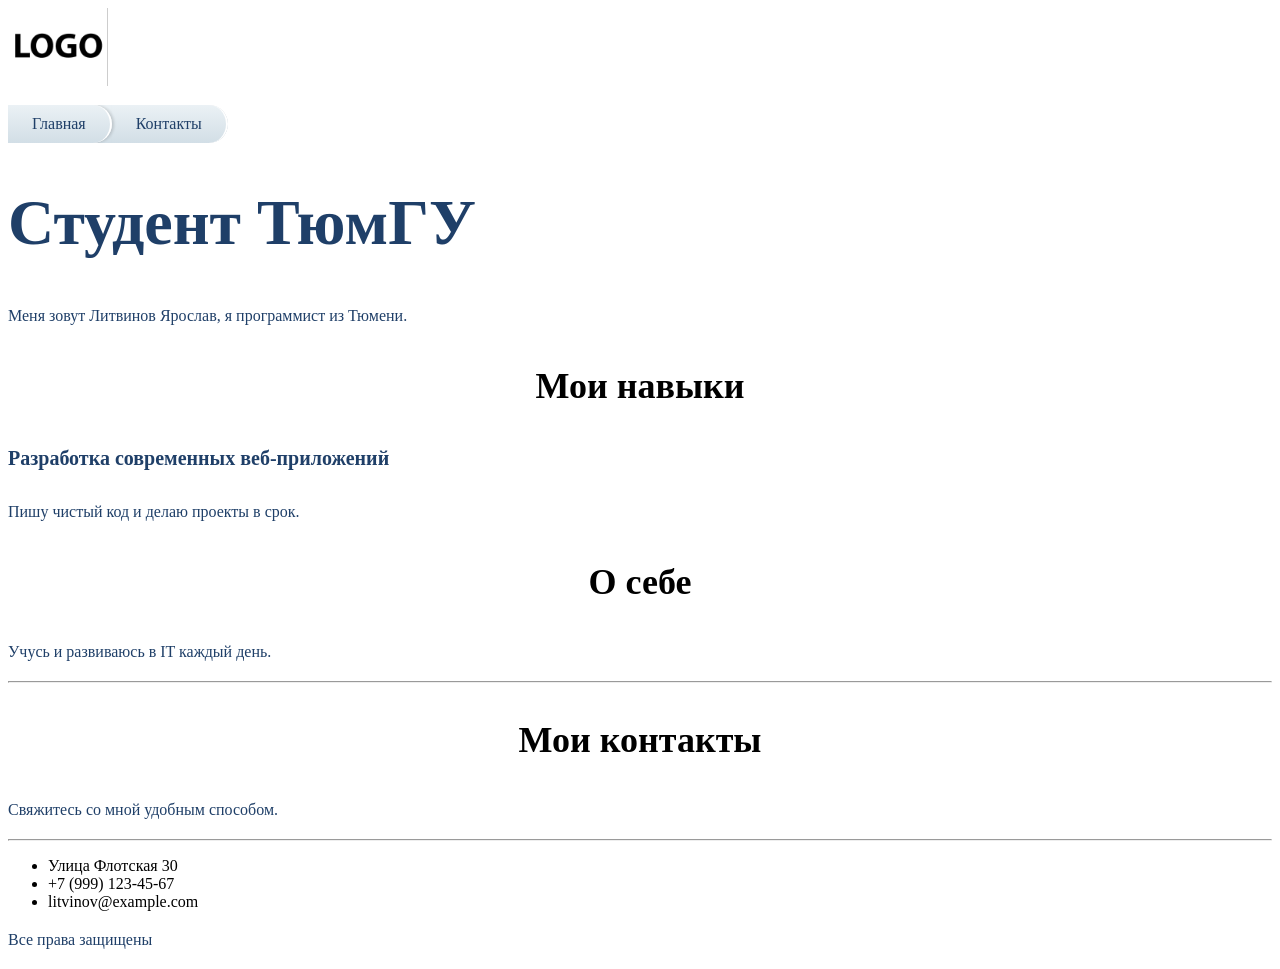
==== src/index.html @ 6d10915b "Лабораторная работа 2: стили и шрифты" ====
<!DOCTYPE html>
<html lang="ru">
<head>
    <meta charset="UTF-8">
    <meta name="viewport" content="width=device-width, initial-scale=1.0">
    <title>Главная</title>
    <link rel="stylesheet" href="assets/styles/style.css">
</head>
<body>
    <header>
        <img src="assets/img/logo.png" alt="Логотип" width="100">
        <nav>
            <ul class="breadcrumbs">
                <li class="breadcrumbs-item"><a href="index.html">Главная</a></li>
                <li class="breadcrumbs-item"><a href="contacts.html">Контакты</a></li>
            </ul>
        </nav>
    </header>

    <h1 class="main-title">Студент ТюмГУ</h1>
    <p class="paragraph">Меня зовут Литвинов Ярослав, я программист из Тюмени.</p>

    <h3 class="section-title">Мои навыки</h3>
    <h4 class="sub-title">Разработка современных веб-приложений</h4>
    <p class="paragraph">Пишу чистый код и делаю проекты в срок.</p>

    <h3 class="section-title">О себе</h3>
    <p class="paragraph">Учусь и развиваюсь в IT каждый день.</p>

    <hr>

    <footer>
        <h3 class="section-title">Мои контакты</h3>
        <p class="paragraph">Свяжитесь со мной удобным способом.</p>
        <hr>
        <ul>
            <li>Улица Флотская 30</li>
            <li>+7 (999) 123-45-67</li>
            <li>litvinov@example.com</li>
        </ul>
        <p class="paragraph">Все права защищены</p>
    </footer>
    <script src="index.js"></script>
</body>
</html>
---- src/assets/styles/style.css ----
@import "./global.css";
@import "./fonts.css";
@import "./utils.css";

.paragraph {
    font-size: 16px;
    line-height: 26px;
    color: #1F3F68;
}

.main-title {
    font-size: 64px;
    color: #1F3F68;
}

.contact-title {
    font-weight: 500;
    font-size: 44px;
    text-align: center;
}

.section-title {
    font-size: 36px;
    text-align: center;
}

.sub-title {
    font-size: 20px;
    line-height: 30px;
    color: #1F3F68;
}

.input-field {
    border: 1px solid #356EAD;
    box-sizing: border-box;
    border-radius: 10px;
    opacity: 0.4;
    padding: 10px 14px;
    font-family: inherit;
    font-size: 14px;
    outline: none;
}

.input-field:focus {
    opacity: 0.8;
}

.submit-button {
    background: linear-gradient(90deg, #4A75E6, #8C55E9);
    box-shadow: 5px 20px 50px rgba(16, 112, 177, 0.2);
    border-radius: 10px;
    font-weight: 500;
    font-size: 16px;
    line-height: 26px;
    text-align: center;
    color: #FFFFFF;
    text-transform: uppercase;
    border: none;
    padding: 12px 28px;
    cursor: pointer;
    transition: 0.2s ease;
}

.submit-button:hover {
    box-shadow: 5px 20px 50px rgba(16, 112, 177, 0.4);
    transform: translateY(-2px);
}

.contact-form {
    background-image: url('../img/fon2.jpg');
    background-size: cover;
    background-position: center;
    padding: 30px;
    border-radius: 12px;
    display: flex;
    flex-direction: column;
    gap: 15px;
    max-width: 480px;
}

.contact-form label {
    display: flex;
    flex-direction: column;
    gap: 6px;
    font-size: 14px;
    color: #1F3F68;
    font-weight: 500;
}

.breadcrumbs {
    display: flex;
    align-items: center;
    list-style: none;
    padding: 0;
    margin: 15px 0;
    background: linear-gradient(to bottom, #EBF1F5, #D2DEE6);
    border-radius: 0 20px 20px 0;
    overflow: hidden;
    width: fit-content;
}

.breadcrumbs-item {
    padding: 10px 24px;
    border-radius: 0 20px 20px 0;
    border-right: 2px solid #FFFFFF;
    box-shadow: 2px 0 3px rgba(0, 0, 0, 0.15);
}

.breadcrumbs-item a {
    color: #1F3F68;
    text-decoration: none;
    font-weight: 500;
}

.breadcrumbs-item a:hover {
    text-decoration: underline;
}
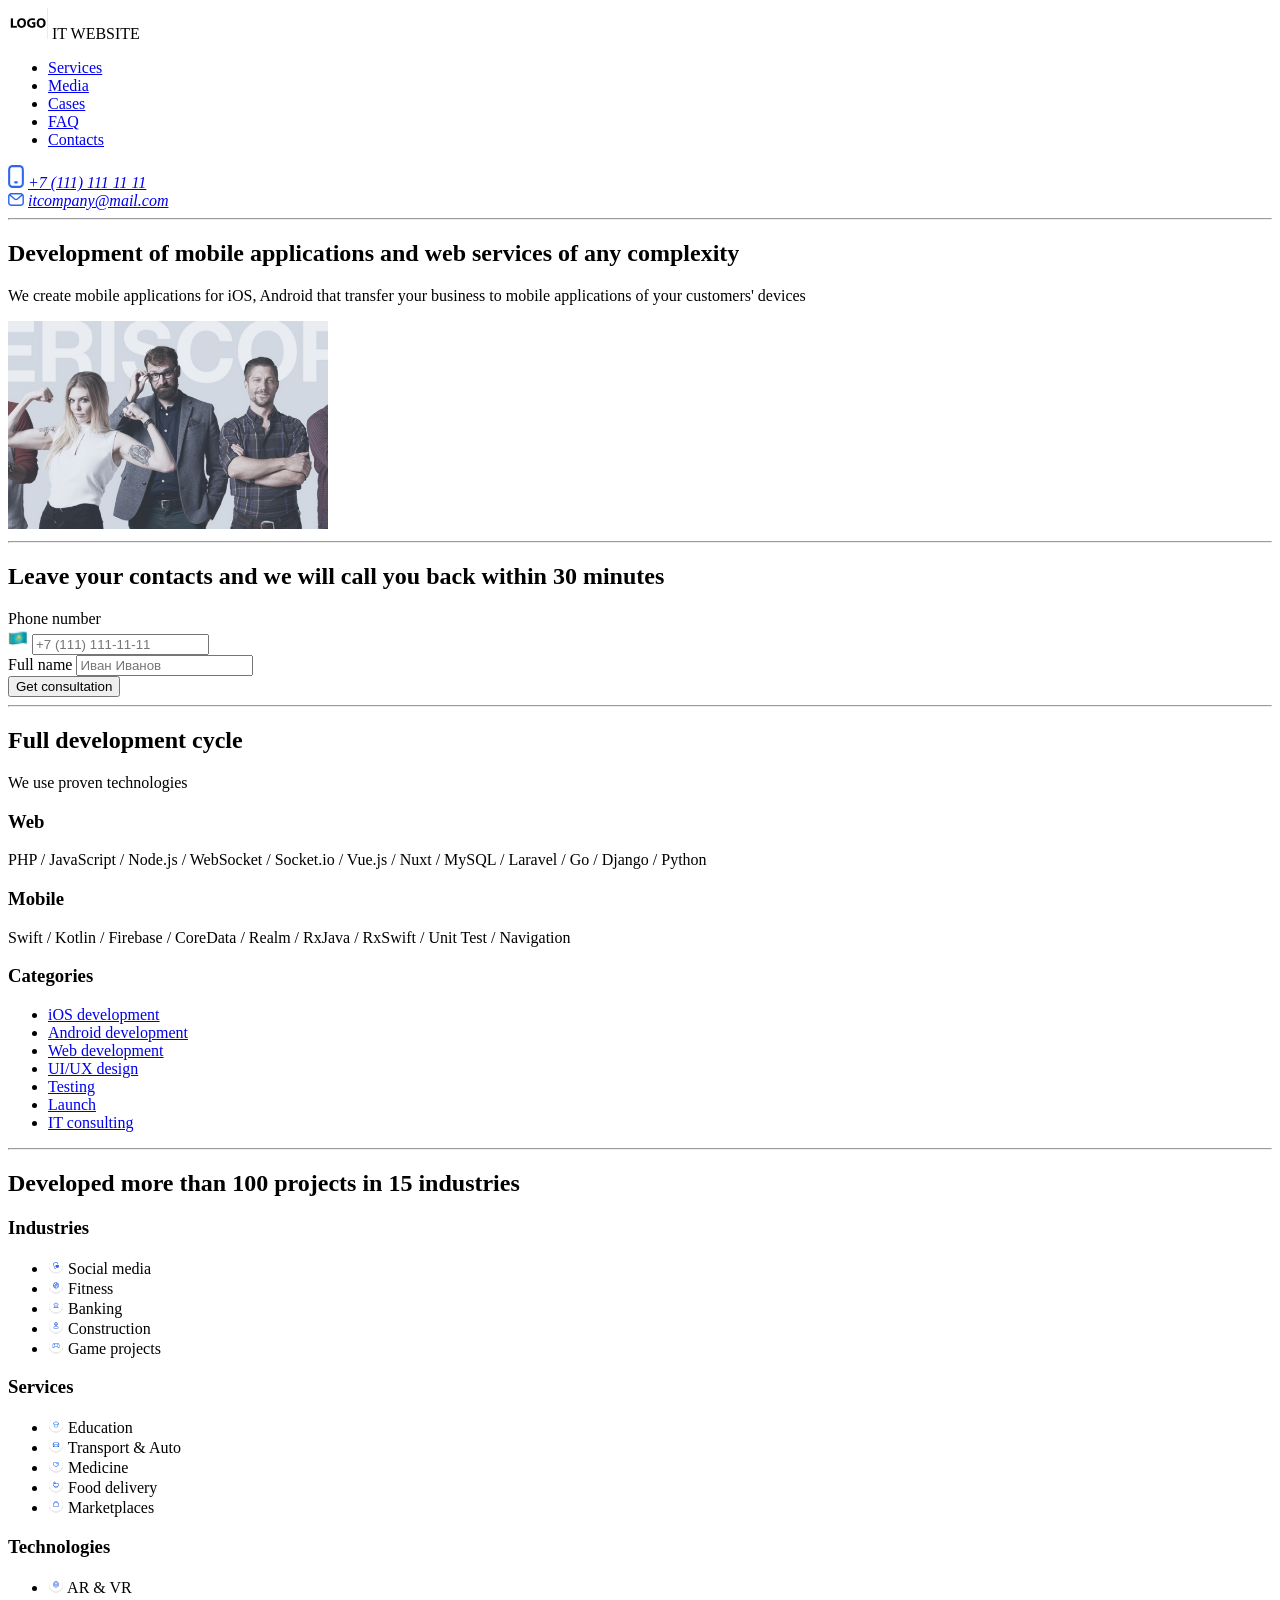
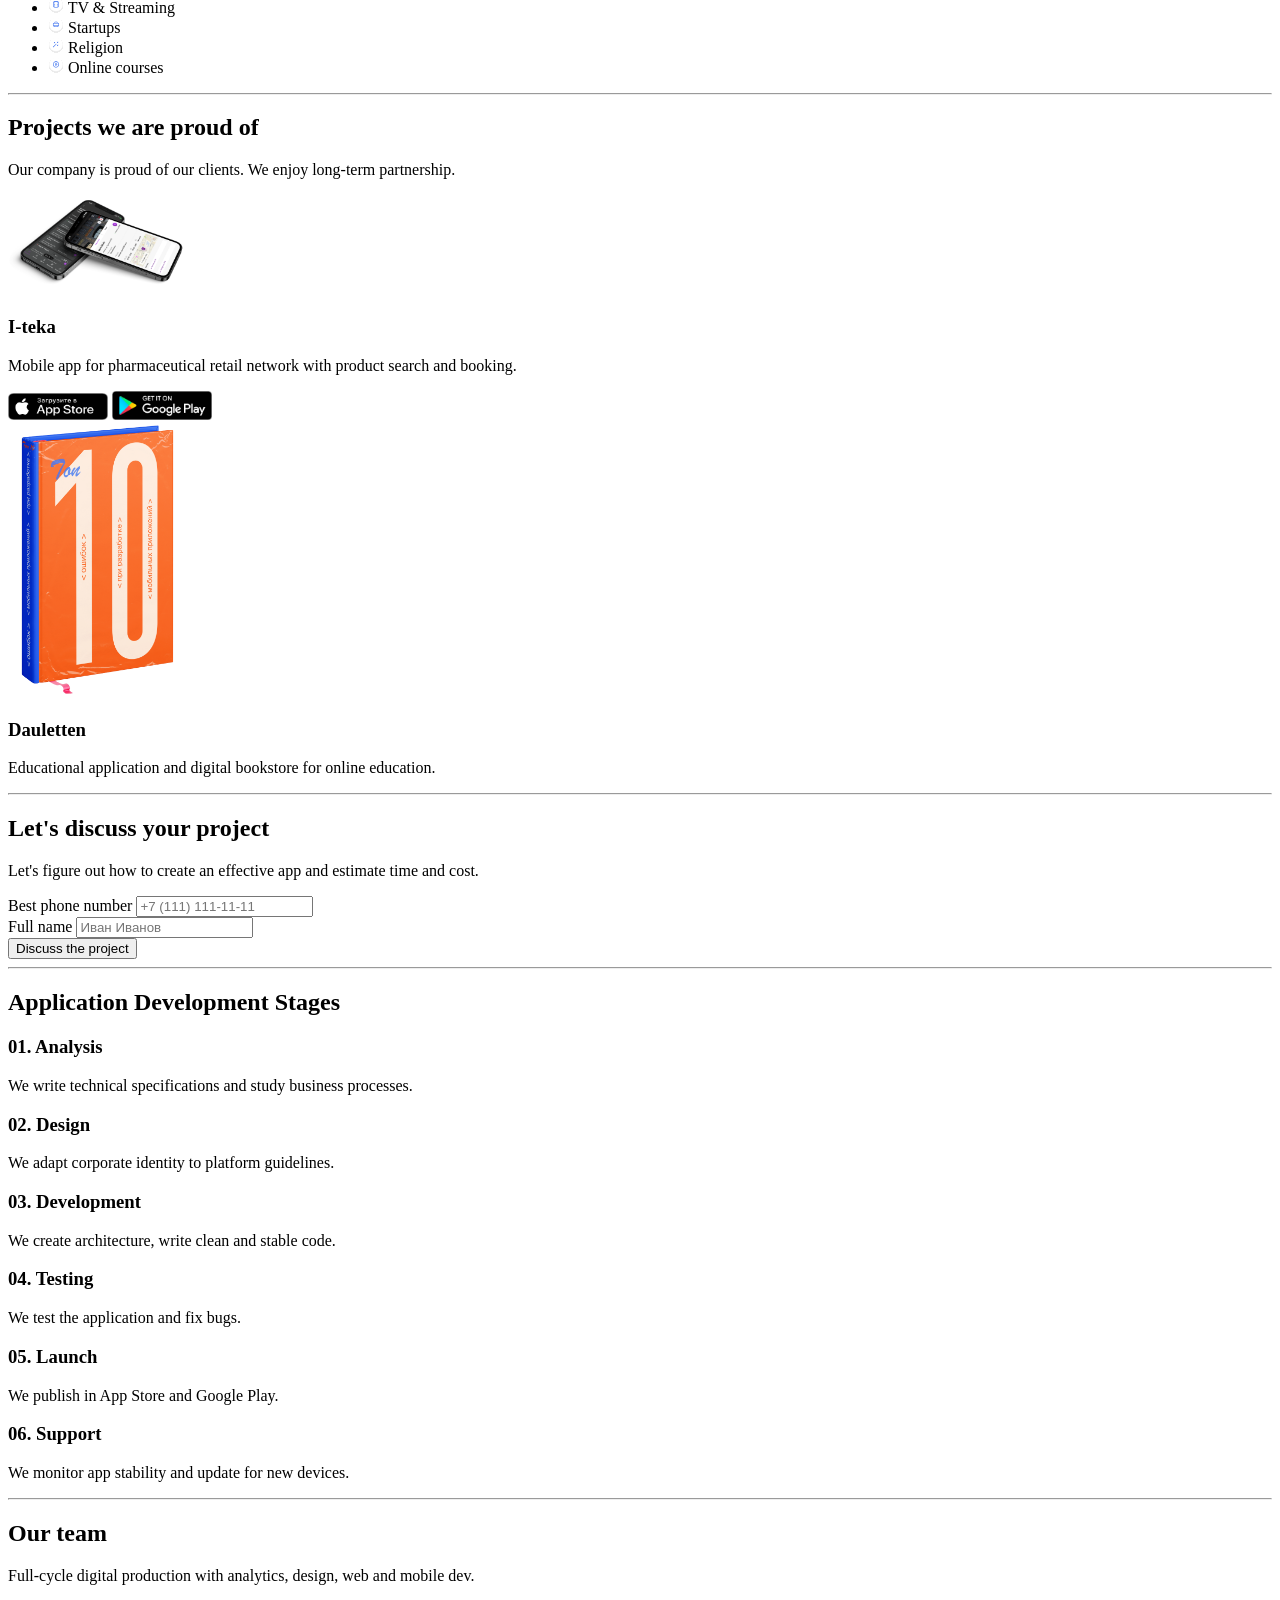
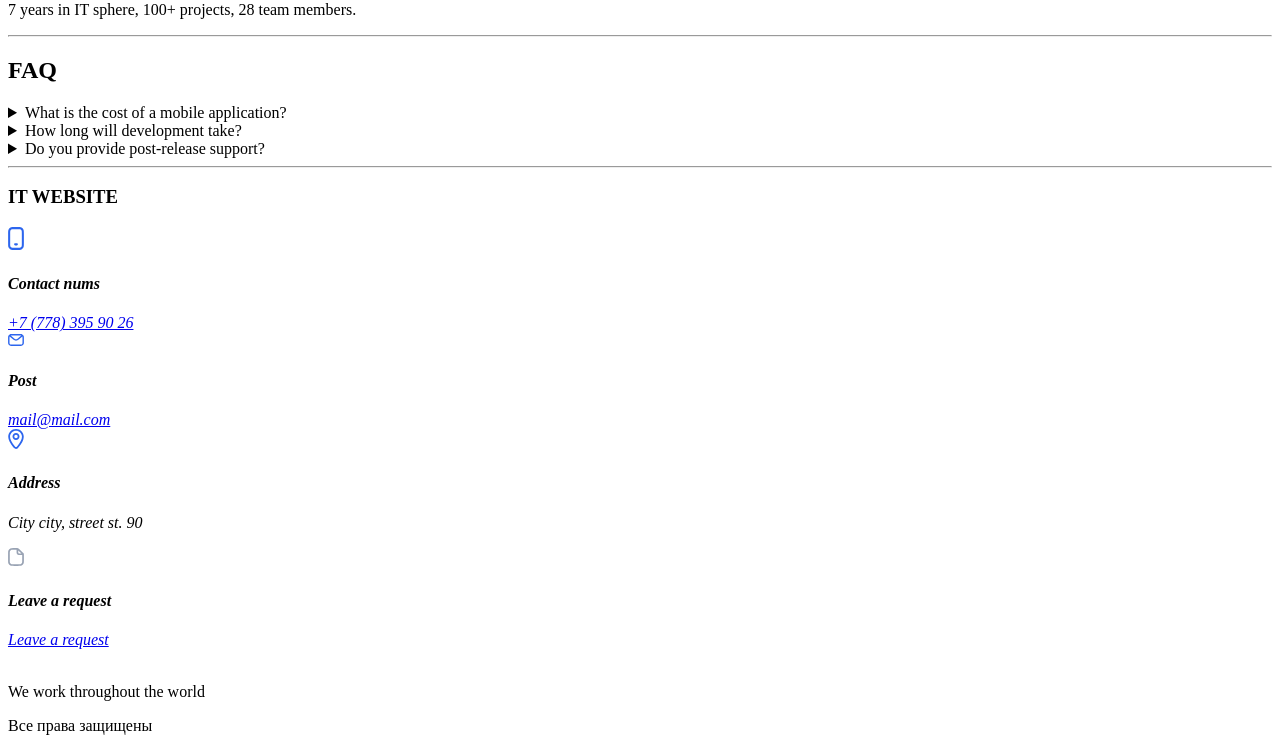
==== commit c0bf21f3: "Лабораторная работа 3: семантическая разметка страницы" ====
--- a/src/index.html
+++ b/src/index.html
@@ -3,43 +3,266 @@
 <head>
     <meta charset="UTF-8">
     <meta name="viewport" content="width=device-width, initial-scale=1.0">
-    <title>Главная</title>
-    <link rel="stylesheet" href="assets/styles/style.css">
+    <title>IT Website - Разработка приложений</title>
 </head>
 <body>
-    <header>
-        <img src="assets/img/logo.png" alt="Логотип" width="100">
-        <nav>
-            <ul class="breadcrumbs">
-                <li class="breadcrumbs-item"><a href="index.html">Главная</a></li>
-                <li class="breadcrumbs-item"><a href="contacts.html">Контакты</a></li>
+    <header class="header">
+        <div class="header-logo">
+            <img src="assets/img/logo.png" alt="IT Website" width="40">
+            <span class="logo-title">IT WEBSITE</span>
+        </div>
+        <nav class="header-nav">
+            <ul>
+                <li><a href="#services">Services</a></li>
+                <li><a href="#media">Media</a></li>
+                <li><a href="#cases">Cases</a></li>
+                <li><a href="#faq">FAQ</a></li>
+                <li><a href="#contacts">Contacts</a></li>
             </ul>
         </nav>
+        <address class="header-contacts">
+            <div class="contact-item">
+                <img src="assets/icons/IconPhone.svg" alt="Phone" width="16">
+                <a href="tel:+71111111111">+7 (111) 111 11 11</a>
+            </div>
+            <div class="contact-item">
+                <img src="assets/icons/IconEmail.svg" alt="Email" width="16">
+                <a href="mailto:itcompany@mail.com">itcompany@mail.com</a>
+            </div>
+        </address>
     </header>
 
-    <h1 class="main-title">Студент ТюмГУ</h1>
-    <p class="paragraph">Меня зовут Литвинов Ярослав, я программист из Тюмени.</p>
-
-    <h3 class="section-title">Мои навыки</h3>
-    <h4 class="sub-title">Разработка современных веб-приложений</h4>
-    <p class="paragraph">Пишу чистый код и делаю проекты в срок.</p>
-
-    <h3 class="section-title">О себе</h3>
-    <p class="paragraph">Учусь и развиваюсь в IT каждый день.</p>
-
     <hr>
 
-    <footer>
-        <h3 class="section-title">Мои контакты</h3>
-        <p class="paragraph">Свяжитесь со мной удобным способом.</p>
-        <hr>
-        <ul>
-            <li>Улица Флотская 30</li>
-            <li>+7 (999) 123-45-67</li>
-            <li>litvinov@example.com</li>
-        </ul>
-        <p class="paragraph">Все права защищены</p>
+    <main class="main-content">
+        <section class="hero-section" id="services">
+            <h1 class="hero-title">Development of mobile applications and web services of any complexity</h1>
+            <p class="hero-description">We create mobile applications for iOS, Android that transfer your business to mobile applications of your customers' devices</p>
+            <div class="hero-media">
+                <img src="assets/img/future_video.jpg" alt="Video preview" width="320">
+            </div>
+        </section>
+
+        <hr>
+
+        <section class="consultation-section">
+            <h2 class="consultation-title">Leave your contacts and we will call you back within 30 minutes</h2>
+            <form class="consultation-form" action="#" method="post">
+                <div class="form-group">
+                    <label for="phone-consult">Phone number</label>
+                    <div class="input-with-icon">
+                        <img src="assets/img/IconFlag.png" alt="Flag" width="20">
+                        <input type="tel" id="phone-consult" name="phone" placeholder="+7 (111) 111-11-11" required>
+                    </div>
+                </div>
+                <div class="form-group">
+                    <label for="name-consult">Full name</label>
+                    <input type="text" id="name-consult" name="name" placeholder="Иван Иванов" required>
+                </div>
+                <button type="submit" class="consultation-btn">Get consultation</button>
+            </form>
+        </section>
+
+        <hr>
+
+        <section class="services-overview" id="cases">
+            <article class="services-tech">
+                <h2 class="tech-main-title">Full development cycle</h2>
+                <p class="tech-subtitle">We use proven technologies</p>
+                <div class="tech-category">
+                    <h3 class="category-title">Web</h3>
+                    <p class="tech-list">PHP / JavaScript / Node.js / WebSocket / Socket.io / Vue.js / Nuxt / MySQL / Laravel / Go / Django / Python</p>
+                </div>
+                <div class="tech-category">
+                    <h3 class="category-title">Mobile</h3>
+                    <p class="tech-list">Swift / Kotlin / Firebase / CoreData / Realm / RxJava / RxSwift / Unit Test / Navigation</p>
+                </div>
+            </article>
+            <aside class="services-sidebar">
+                <h3 class="sidebar-title">Categories</h3>
+                <ul class="sidebar-list">
+                    <li><a href="#">iOS development</a></li>
+                    <li><a href="#">Android development</a></li>
+                    <li><a href="#">Web development</a></li>
+                    <li><a href="#">UI/UX design</a></li>
+                    <li><a href="#">Testing</a></li>
+                    <li><a href="#">Launch</a></li>
+                    <li><a href="#">IT consulting</a></li>
+                </ul>
+            </aside>
+        </section>
+
+        <hr>
+
+        <section class="projects-section">
+            <h2 class="projects-title">Developed more than 100 projects in 15 industries</h2>
+            <div class="industries-columns">
+                <article class="industry-column">
+                    <h3 class="industry-title">Industries</h3>
+                    <ul class="industry-list">
+                        <li><img src="assets/icons/social_media.svg" alt="Social" width="16"> Social media</li>
+                        <li><img src="assets/icons/fitness.svg" alt="Fitness" width="16"> Fitness</li>
+                        <li><img src="assets/icons/bank.svg" alt="Banking" width="16"> Banking</li>
+                        <li><img src="assets/icons/construction.svg" alt="Construction" width="16"> Construction</li>
+                        <li><img src="assets/icons/game_projects.svg" alt="Games" width="16"> Game projects</li>
+                    </ul>
+                </article>
+                <article class="industry-column">
+                    <h3 class="industry-title">Services</h3>
+                    <ul class="industry-list">
+                        <li><img src="assets/icons/education.svg" alt="Education" width="16"> Education</li>
+                        <li><img src="assets/icons/auto.svg" alt="Transport" width="16"> Transport & Auto</li>
+                        <li><img src="assets/icons/medicine.svg" alt="Medicine" width="16"> Medicine</li>
+                        <li><img src="assets/icons/restaurant.svg" alt="Food" width="16"> Food delivery</li>
+                        <li><img src="assets/icons/marketplace.svg" alt="Market" width="16"> Marketplaces</li>
+                    </ul>
+                </article>
+                <article class="industry-column">
+                    <h3 class="industry-title">Technologies</h3>
+                    <ul class="industry-list">
+                        <li><img src="assets/icons/ar.svg" alt="AR" width="16"> AR & VR</li>
+                        <li><img src="assets/icons/tv.svg" alt="TV" width="16"> TV & Streaming</li>
+                        <li><img src="assets/icons/startups.svg" alt="Startups" width="16"> Startups</li>
+                        <li><img src="assets/icons/religion.svg" alt="Religion" width="16"> Religion</li>
+                        <li><img src="assets/icons/online.svg" alt="Online" width="16"> Online courses</li>
+                    </ul>
+                </article>
+            </div>
+        </section>
+
+        <hr>
+
+        <section class="clients-section">
+            <h2 class="clients-title">Projects we are proud of</h2>
+            <p class="clients-description">Our company is proud of our clients. We enjoy long-term partnership.</p>
+            <div class="clients-container">
+                <article class="client-card">
+                    <img src="assets/img/i-teka.png" alt="I-teka project" width="180">
+                    <h3>I-teka</h3>
+                    <p>Mobile app for pharmaceutical retail network with product search and booking.</p>
+                    <div class="store-buttons">
+                        <a href="#"><img src="assets/img/AppStore.png" alt="App Store" width="100"></a>
+                        <a href="#"><img src="assets/img/GooglePlay.png" alt="Google Play" width="100"></a>
+                    </div>
+                </article>
+                <article class="client-card">
+                    <img src="assets/img/Book.png" alt="Book project" width="180">
+                    <h3>Dauletten</h3>
+                    <p>Educational application and digital bookstore for online education.</p>
+                </article>
+            </div>
+        </section>
+
+        <hr>
+
+        <section class="discuss-project" id="contacts">
+            <h2 class="discuss-title">Let's discuss your project</h2>
+            <p class="discuss-description">Let's figure out how to create an effective app and estimate time and cost.</p>
+            <form class="discuss-form" action="#" method="post">
+                <div class="form-group">
+                    <label for="project-phone">Best phone number</label>
+                    <input type="tel" id="project-phone" name="phone" placeholder="+7 (111) 111-11-11" required>
+                </div>
+                <div class="form-group">
+                    <label for="project-name">Full name</label>
+                    <input type="text" id="project-name" name="name" placeholder="Иван Иванов" required>
+                </div>
+                <button type="submit" class="discuss-btn">Discuss the project</button>
+            </form>
+        </section>
+
+        <hr>
+
+        <section class="development-stages">
+            <h2 class="stages-title">Application Development Stages</h2>
+            <div class="stages-list">
+                <article class="stage-item">
+                    <h3>01. Analysis</h3>
+                    <p>We write technical specifications and study business processes.</p>
+                </article>
+                <article class="stage-item">
+                    <h3>02. Design</h3>
+                    <p>We adapt corporate identity to platform guidelines.</p>
+                </article>
+                <article class="stage-item">
+                    <h3>03. Development</h3>
+                    <p>We create architecture, write clean and stable code.</p>
+                </article>
+                <article class="stage-item">
+                    <h3>04. Testing</h3>
+                    <p>We test the application and fix bugs.</p>
+                </article>
+                <article class="stage-item">
+                    <h3>05. Launch</h3>
+                    <p>We publish in App Store and Google Play.</p>
+                </article>
+                <article class="stage-item">
+                    <h3>06. Support</h3>
+                    <p>We monitor app stability and update for new devices.</p>
+                </article>
+            </div>
+        </section>
+
+        <hr>
+
+        <section class="team-section">
+            <h2 class="team-title">Our team</h2>
+            <p class="team-desc">Full-cycle digital production with analytics, design, web and mobile dev.</p>
+            <p class="team-stats">7 years in IT sphere, 100+ projects, 28 team members.</p>
+        </section>
+
+        <hr>
+
+        <section class="faq-section" id="faq">
+            <h2 class="faq-title">FAQ</h2>
+            <details class="faq-item">
+                <summary>What is the cost of a mobile application?</summary>
+                <p>It depends on complexity, platform, and features.</p>
+            </details>
+            <details class="faq-item">
+                <summary>How long will development take?</summary>
+                <p>On average from 2 to 6 months.</p>
+            </details>
+            <details class="faq-item">
+                <summary>Do you provide post-release support?</summary>
+                <p>Yes, we offer maintenance, updates, and server monitoring.</p>
+            </details>
+        </section>
+    </main>
+
+    <hr>
+
+    <footer class="footer">
+        <div class="footer-brand">
+            <h3 class="footer-logo">IT WEBSITE</h3>
+        </div>
+        <address class="footer-contacts">
+            <div class="contact-block">
+                <img src="assets/icons/IconPhone.svg" alt="Phone" width="16">
+                <h4>Contact nums</h4>
+                <a href="tel:+77783959026">+7 (778) 395 90 26</a>
+            </div>
+            <div class="contact-block">
+                <img src="assets/icons/IconEmail.svg" alt="Email" width="16">
+                <h4>Post</h4>
+                <a href="mailto:mail@mail.com">mail@mail.com</a>
+            </div>
+            <div class="contact-block">
+                <img src="assets/icons/IconGeo.svg" alt="Address" width="16">
+                <h4>Address</h4>
+                <p>City city, street st. 90</p>
+            </div>
+            <div class="contact-block">
+                <img src="assets/icons/IconFile.svg" alt="File" width="16">
+                <h4>Leave a request</h4>
+                <a href="#contacts">Leave a request</a>
+            </div>
+        </address>
+        <div class="footer-map">
+            <img src="assets/icons/Map.svg" alt="World Map" width="24">
+            <p>We work throughout the world</p>
+        </div>
+        <p class="footer-copy">Все права защищены</p>
     </footer>
-    <script src="index.js"></script>
 </body>
 </html>
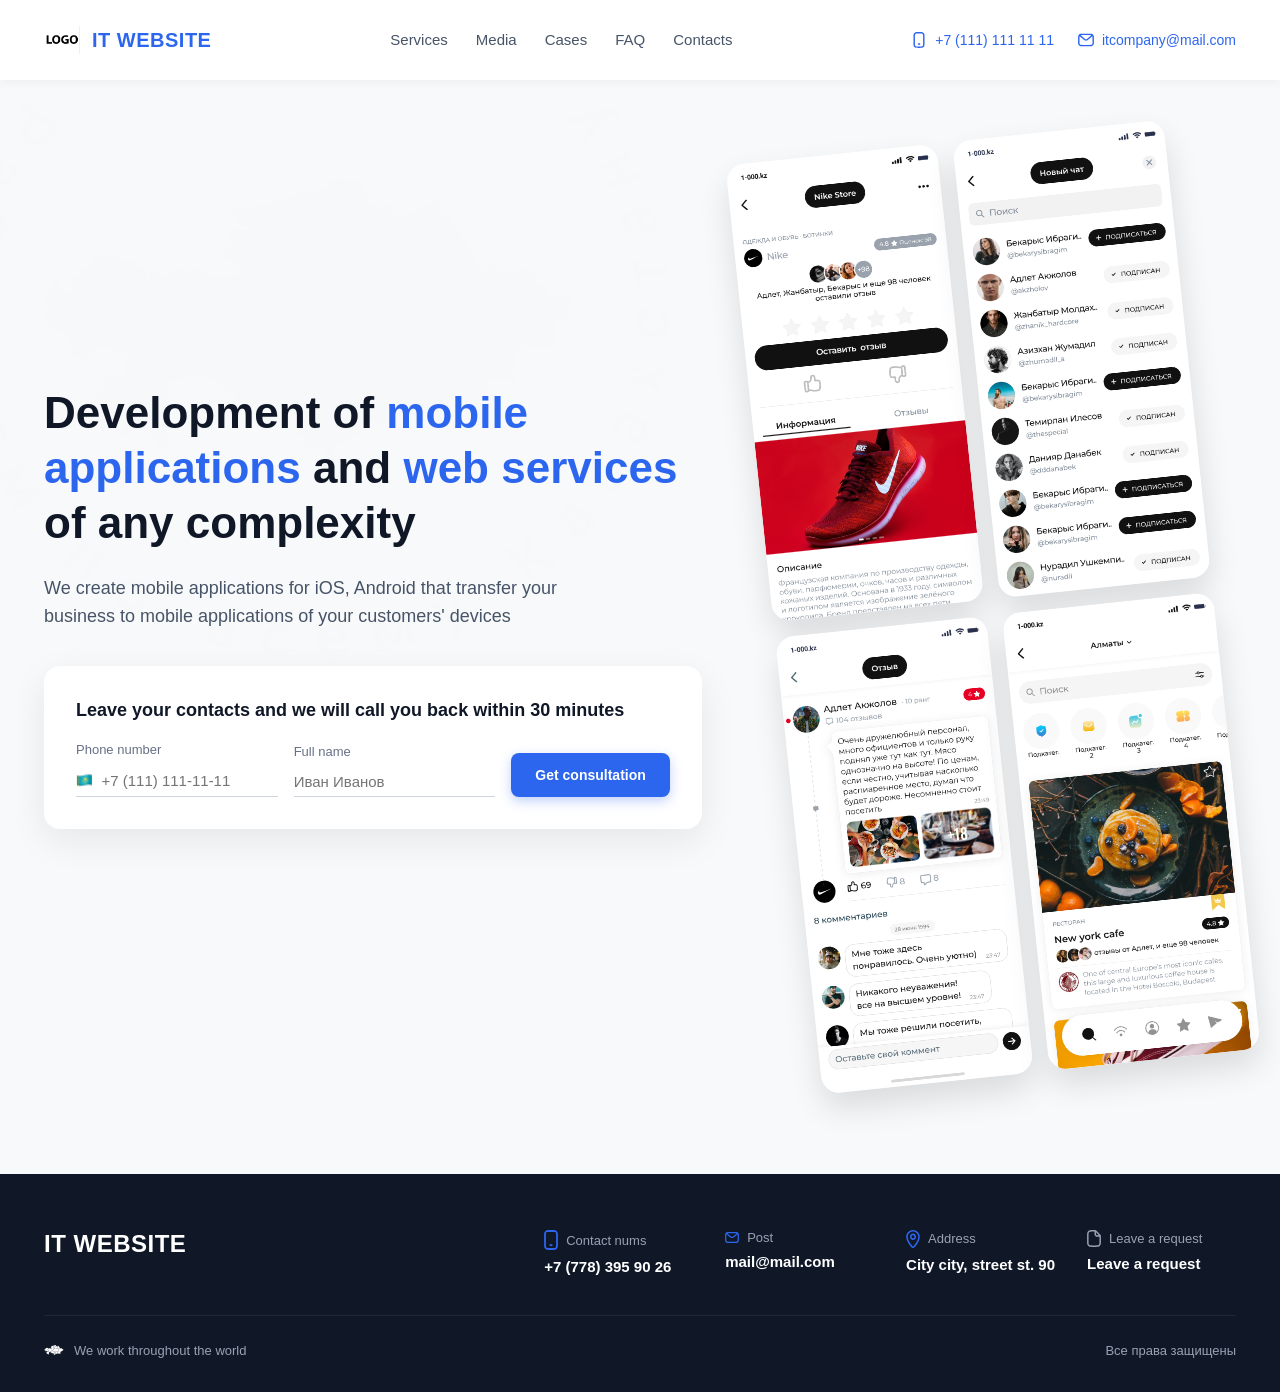
==== commit cd2b6fc7: "Лабораторная работа 4: десктопная верстка первого экрана, шапки и подвала" ====
--- a/src/index.html
+++ b/src/index.html
@@ -3,266 +3,121 @@
 <head>
     <meta charset="UTF-8">
     <meta name="viewport" content="width=device-width, initial-scale=1.0">
-    <title>IT Website - Разработка приложений</title>
+    <title>IT WEBSITE - Разработка мобильных приложений</title>
+    <link rel="stylesheet" href="assets/styles/style.css">
 </head>
 <body>
     <header class="header">
-        <div class="header-logo">
-            <img src="assets/img/logo.png" alt="IT Website" width="40">
-            <span class="logo-title">IT WEBSITE</span>
+        <div class="container header-container">
+            <div class="header-logo">
+                <img src="assets/img/logo.png" alt="IT Website" width="36">
+                <span class="logo-title">IT WEBSITE</span>
+            </div>
+            <nav class="header-nav">
+                <ul>
+                    <li><a href="#services">Services</a></li>
+                    <li><a href="#media">Media</a></li>
+                    <li><a href="#cases">Cases</a></li>
+                    <li><a href="#faq">FAQ</a></li>
+                    <li><a href="#contacts">Contacts</a></li>
+                </ul>
+            </nav>
+            <address class="header-contacts">
+                <div class="contact-item">
+                    <img src="assets/icons/IconPhone.svg" alt="Phone">
+                    <a href="tel:+71111111111">+7 (111) 111 11 11</a>
+                </div>
+                <div class="contact-item">
+                    <img src="assets/icons/IconEmail.svg" alt="Email">
+                    <a href="mailto:itcompany@mail.com">itcompany@mail.com</a>
+                </div>
+            </address>
         </div>
-        <nav class="header-nav">
-            <ul>
-                <li><a href="#services">Services</a></li>
-                <li><a href="#media">Media</a></li>
-                <li><a href="#cases">Cases</a></li>
-                <li><a href="#faq">FAQ</a></li>
-                <li><a href="#contacts">Contacts</a></li>
-            </ul>
-        </nav>
-        <address class="header-contacts">
-            <div class="contact-item">
-                <img src="assets/icons/IconPhone.svg" alt="Phone" width="16">
-                <a href="tel:+71111111111">+7 (111) 111 11 11</a>
-            </div>
-            <div class="contact-item">
-                <img src="assets/icons/IconEmail.svg" alt="Email" width="16">
-                <a href="mailto:itcompany@mail.com">itcompany@mail.com</a>
-            </div>
-        </address>
     </header>
-
-    <hr>
 
     <main class="main-content">
         <section class="hero-section" id="services">
-            <h1 class="hero-title">Development of mobile applications and web services of any complexity</h1>
-            <p class="hero-description">We create mobile applications for iOS, Android that transfer your business to mobile applications of your customers' devices</p>
-            <div class="hero-media">
-                <img src="assets/img/future_video.jpg" alt="Video preview" width="320">
-            </div>
-        </section>
-
-        <hr>
-
-        <section class="consultation-section">
-            <h2 class="consultation-title">Leave your contacts and we will call you back within 30 minutes</h2>
-            <form class="consultation-form" action="#" method="post">
-                <div class="form-group">
-                    <label for="phone-consult">Phone number</label>
-                    <div class="input-with-icon">
-                        <img src="assets/img/IconFlag.png" alt="Flag" width="20">
-                        <input type="tel" id="phone-consult" name="phone" placeholder="+7 (111) 111-11-11" required>
+            <img class="hero-watermark" src="assets/img/first-page-bg.svg" alt="Watermark">
+            <div class="container hero-container">
+                <div class="hero-left">
+                    <h1 class="hero-title">Development of <span class="highlight">mobile applications</span> and <span class="highlight">web services</span> of any complexity</h1>
+                    <p class="hero-description">We create mobile applications for iOS, Android that transfer your business to mobile applications of your customers' devices</p>
+                    <div class="consultation-card">
+                        <h2 class="consultation-title">Leave your contacts and we will call you back within 30 minutes</h2>
+                        <form class="consultation-form" action="#" method="post">
+                            <div class="form-group">
+                                <label for="consult-phone">Phone number</label>
+                                <div class="input-with-icon">
+                                    <img src="assets/img/IconFlag.png" alt="Flag" width="20">
+                                    <input type="tel" id="consult-phone" name="phone" placeholder="+7 (111) 111-11-11" required>
+                                </div>
+                            </div>
+                            <div class="form-group">
+                                <label for="consult-name">Full name</label>
+                                <input type="text" id="consult-name" name="name" placeholder="Иван Иванов" required>
+                            </div>
+                            <button type="submit" class="consultation-btn">Get consultation</button>
+                        </form>
                     </div>
                 </div>
-                <div class="form-group">
-                    <label for="name-consult">Full name</label>
-                    <input type="text" id="name-consult" name="name" placeholder="Иван Иванов" required>
+                <div class="hero-right">
+                    <div class="showcase-grid">
+                        <img src="assets/img/review-details.jpg" alt="Screen 1">
+                        <img src="assets/img/new-chat.jpg" alt="Screen 2">
+                        <img src="assets/img/comment-to-review.jpg" alt="Screen 3">
+                        <img src="assets/img/main-page-org.jpg" alt="Screen 4">
+                    </div>
                 </div>
-                <button type="submit" class="consultation-btn">Get consultation</button>
-            </form>
-        </section>
-
-        <hr>
-
-        <section class="services-overview" id="cases">
-            <article class="services-tech">
-                <h2 class="tech-main-title">Full development cycle</h2>
-                <p class="tech-subtitle">We use proven technologies</p>
-                <div class="tech-category">
-                    <h3 class="category-title">Web</h3>
-                    <p class="tech-list">PHP / JavaScript / Node.js / WebSocket / Socket.io / Vue.js / Nuxt / MySQL / Laravel / Go / Django / Python</p>
-                </div>
-                <div class="tech-category">
-                    <h3 class="category-title">Mobile</h3>
-                    <p class="tech-list">Swift / Kotlin / Firebase / CoreData / Realm / RxJava / RxSwift / Unit Test / Navigation</p>
-                </div>
-            </article>
-            <aside class="services-sidebar">
-                <h3 class="sidebar-title">Categories</h3>
-                <ul class="sidebar-list">
-                    <li><a href="#">iOS development</a></li>
-                    <li><a href="#">Android development</a></li>
-                    <li><a href="#">Web development</a></li>
-                    <li><a href="#">UI/UX design</a></li>
-                    <li><a href="#">Testing</a></li>
-                    <li><a href="#">Launch</a></li>
-                    <li><a href="#">IT consulting</a></li>
-                </ul>
-            </aside>
-        </section>
-
-        <hr>
-
-        <section class="projects-section">
-            <h2 class="projects-title">Developed more than 100 projects in 15 industries</h2>
-            <div class="industries-columns">
-                <article class="industry-column">
-                    <h3 class="industry-title">Industries</h3>
-                    <ul class="industry-list">
-                        <li><img src="assets/icons/social_media.svg" alt="Social" width="16"> Social media</li>
-                        <li><img src="assets/icons/fitness.svg" alt="Fitness" width="16"> Fitness</li>
-                        <li><img src="assets/icons/bank.svg" alt="Banking" width="16"> Banking</li>
-                        <li><img src="assets/icons/construction.svg" alt="Construction" width="16"> Construction</li>
-                        <li><img src="assets/icons/game_projects.svg" alt="Games" width="16"> Game projects</li>
-                    </ul>
-                </article>
-                <article class="industry-column">
-                    <h3 class="industry-title">Services</h3>
-                    <ul class="industry-list">
-                        <li><img src="assets/icons/education.svg" alt="Education" width="16"> Education</li>
-                        <li><img src="assets/icons/auto.svg" alt="Transport" width="16"> Transport & Auto</li>
-                        <li><img src="assets/icons/medicine.svg" alt="Medicine" width="16"> Medicine</li>
-                        <li><img src="assets/icons/restaurant.svg" alt="Food" width="16"> Food delivery</li>
-                        <li><img src="assets/icons/marketplace.svg" alt="Market" width="16"> Marketplaces</li>
-                    </ul>
-                </article>
-                <article class="industry-column">
-                    <h3 class="industry-title">Technologies</h3>
-                    <ul class="industry-list">
-                        <li><img src="assets/icons/ar.svg" alt="AR" width="16"> AR & VR</li>
-                        <li><img src="assets/icons/tv.svg" alt="TV" width="16"> TV & Streaming</li>
-                        <li><img src="assets/icons/startups.svg" alt="Startups" width="16"> Startups</li>
-                        <li><img src="assets/icons/religion.svg" alt="Religion" width="16"> Religion</li>
-                        <li><img src="assets/icons/online.svg" alt="Online" width="16"> Online courses</li>
-                    </ul>
-                </article>
             </div>
-        </section>
-
-        <hr>
-
-        <section class="clients-section">
-            <h2 class="clients-title">Projects we are proud of</h2>
-            <p class="clients-description">Our company is proud of our clients. We enjoy long-term partnership.</p>
-            <div class="clients-container">
-                <article class="client-card">
-                    <img src="assets/img/i-teka.png" alt="I-teka project" width="180">
-                    <h3>I-teka</h3>
-                    <p>Mobile app for pharmaceutical retail network with product search and booking.</p>
-                    <div class="store-buttons">
-                        <a href="#"><img src="assets/img/AppStore.png" alt="App Store" width="100"></a>
-                        <a href="#"><img src="assets/img/GooglePlay.png" alt="Google Play" width="100"></a>
-                    </div>
-                </article>
-                <article class="client-card">
-                    <img src="assets/img/Book.png" alt="Book project" width="180">
-                    <h3>Dauletten</h3>
-                    <p>Educational application and digital bookstore for online education.</p>
-                </article>
-            </div>
-        </section>
-
-        <hr>
-
-        <section class="discuss-project" id="contacts">
-            <h2 class="discuss-title">Let's discuss your project</h2>
-            <p class="discuss-description">Let's figure out how to create an effective app and estimate time and cost.</p>
-            <form class="discuss-form" action="#" method="post">
-                <div class="form-group">
-                    <label for="project-phone">Best phone number</label>
-                    <input type="tel" id="project-phone" name="phone" placeholder="+7 (111) 111-11-11" required>
-                </div>
-                <div class="form-group">
-                    <label for="project-name">Full name</label>
-                    <input type="text" id="project-name" name="name" placeholder="Иван Иванов" required>
-                </div>
-                <button type="submit" class="discuss-btn">Discuss the project</button>
-            </form>
-        </section>
-
-        <hr>
-
-        <section class="development-stages">
-            <h2 class="stages-title">Application Development Stages</h2>
-            <div class="stages-list">
-                <article class="stage-item">
-                    <h3>01. Analysis</h3>
-                    <p>We write technical specifications and study business processes.</p>
-                </article>
-                <article class="stage-item">
-                    <h3>02. Design</h3>
-                    <p>We adapt corporate identity to platform guidelines.</p>
-                </article>
-                <article class="stage-item">
-                    <h3>03. Development</h3>
-                    <p>We create architecture, write clean and stable code.</p>
-                </article>
-                <article class="stage-item">
-                    <h3>04. Testing</h3>
-                    <p>We test the application and fix bugs.</p>
-                </article>
-                <article class="stage-item">
-                    <h3>05. Launch</h3>
-                    <p>We publish in App Store and Google Play.</p>
-                </article>
-                <article class="stage-item">
-                    <h3>06. Support</h3>
-                    <p>We monitor app stability and update for new devices.</p>
-                </article>
-            </div>
-        </section>
-
-        <hr>
-
-        <section class="team-section">
-            <h2 class="team-title">Our team</h2>
-            <p class="team-desc">Full-cycle digital production with analytics, design, web and mobile dev.</p>
-            <p class="team-stats">7 years in IT sphere, 100+ projects, 28 team members.</p>
-        </section>
-
-        <hr>
-
-        <section class="faq-section" id="faq">
-            <h2 class="faq-title">FAQ</h2>
-            <details class="faq-item">
-                <summary>What is the cost of a mobile application?</summary>
-                <p>It depends on complexity, platform, and features.</p>
-            </details>
-            <details class="faq-item">
-                <summary>How long will development take?</summary>
-                <p>On average from 2 to 6 months.</p>
-            </details>
-            <details class="faq-item">
-                <summary>Do you provide post-release support?</summary>
-                <p>Yes, we offer maintenance, updates, and server monitoring.</p>
-            </details>
         </section>
     </main>
 
-    <hr>
-
-    <footer class="footer">
-        <div class="footer-brand">
-            <h3 class="footer-logo">IT WEBSITE</h3>
+    <footer class="footer" id="contacts">
+        <div class="container footer-container">
+            <div class="footer-top">
+                <div class="footer-brand">
+                    <h2 class="footer-logo">IT WEBSITE</h2>
+                </div>
+                <address class="footer-contacts">
+                    <div class="footer-contact-block">
+                        <div class="contact-block-title">
+                            <img src="assets/icons/IconPhone.svg" alt="Phone" width="14">
+                            <span>Contact nums</span>
+                        </div>
+                        <a href="tel:+77783959026">+7 (778) 395 90 26</a>
+                    </div>
+                    <div class="footer-contact-block">
+                        <div class="contact-block-title">
+                            <img src="assets/icons/IconEmail.svg" alt="Email" width="14">
+                            <span>Post</span>
+                        </div>
+                        <a href="mailto:mail@mail.com">mail@mail.com</a>
+                    </div>
+                    <div class="footer-contact-block">
+                        <div class="contact-block-title">
+                            <img src="assets/icons/IconGeo.svg" alt="Address" width="14">
+                            <span>Address</span>
+                        </div>
+                        <p>City city, street st. 90</p>
+                    </div>
+                    <div class="footer-contact-block">
+                        <div class="contact-block-title">
+                            <img src="assets/icons/IconFile.svg" alt="File" width="14">
+                            <span>Leave a request</span>
+                        </div>
+                        <a href="#services">Leave a request</a>
+                    </div>
+                </address>
+            </div>
+            <div class="footer-bottom">
+                <div class="footer-world">
+                    <img src="assets/icons/Map.svg" alt="Map">
+                    <span>We work throughout the world</span>
+                </div>
+                <p class="footer-copyright">Все права защищены</p>
+            </div>
         </div>
-        <address class="footer-contacts">
-            <div class="contact-block">
-                <img src="assets/icons/IconPhone.svg" alt="Phone" width="16">
-                <h4>Contact nums</h4>
-                <a href="tel:+77783959026">+7 (778) 395 90 26</a>
-            </div>
-            <div class="contact-block">
-                <img src="assets/icons/IconEmail.svg" alt="Email" width="16">
-                <h4>Post</h4>
-                <a href="mailto:mail@mail.com">mail@mail.com</a>
-            </div>
-            <div class="contact-block">
-                <img src="assets/icons/IconGeo.svg" alt="Address" width="16">
-                <h4>Address</h4>
-                <p>City city, street st. 90</p>
-            </div>
-            <div class="contact-block">
-                <img src="assets/icons/IconFile.svg" alt="File" width="16">
-                <h4>Leave a request</h4>
-                <a href="#contacts">Leave a request</a>
-            </div>
-        </address>
-        <div class="footer-map">
-            <img src="assets/icons/Map.svg" alt="World Map" width="24">
-            <p>We work throughout the world</p>
-        </div>
-        <p class="footer-copy">Все права защищены</p>
     </footer>
+    <script src="index.js"></script>
 </body>
 </html>
--- a/src/assets/styles/style.css
+++ b/src/assets/styles/style.css
@@ -0,0 +1,355 @@
+@import "./global.css";
+@import "./fonts.css";
+@import "./utils.css";
+
+* {
+    box-sizing: border-box;
+    margin: 0;
+    padding: 0;
+}
+
+html, body {
+    min-height: 100vh;
+    display: flex;
+    flex-direction: column;
+    font-family: 'Inter', sans-serif;
+    background-color: #F8F9FA;
+    color: #101828;
+}
+
+a {
+    color: inherit;
+    text-decoration: none;
+}
+
+.container {
+    max-width: 1240px;
+    margin: 0 auto;
+    padding: 0 24px;
+    width: 100%;
+}
+
+.header {
+    position: fixed;
+    top: 0;
+    left: 0;
+    width: 100%;
+    z-index: 1000;
+    background-color: #FFFFFF;
+    box-shadow: 0 2px 10px rgba(0, 0, 0, 0.05);
+}
+
+.header-container {
+    display: flex;
+    justify-content: space-between;
+    align-items: center;
+    height: 80px;
+}
+
+.header-logo {
+    display: flex;
+    align-items: center;
+    gap: 12px;
+}
+
+.header-logo .logo-title {
+    font-size: 20px;
+    font-weight: 700;
+    letter-spacing: 0.5px;
+    color: #2D66EE;
+}
+
+.header-nav ul {
+    display: flex;
+    gap: 28px;
+    list-style: none;
+}
+
+.header-nav ul li a {
+    font-size: 15px;
+    font-weight: 500;
+    color: #475467;
+    transition: color 0.2s ease;
+}
+
+.header-nav ul li a:hover {
+    color: #2D66EE;
+}
+
+.header-contacts {
+    display: flex;
+    gap: 24px;
+    font-style: normal;
+}
+
+.contact-item {
+    display: flex;
+    align-items: center;
+    gap: 8px;
+    font-size: 14px;
+    font-weight: 500;
+    color: #2D66EE;
+}
+
+.contact-item img {
+    width: 16px;
+    height: 16px;
+}
+
+.main-content {
+    flex: 1 0 auto;
+    padding-top: 80px;
+    position: relative;
+    overflow: hidden;
+}
+
+.hero-section {
+    position: relative;
+    padding: 60px 0 100px;
+}
+
+.hero-watermark {
+    position: absolute;
+    top: 20px;
+    left: -50px;
+    width: 720px;
+    height: 560px;
+    opacity: 0.04;
+    pointer-events: none;
+    z-index: 0;
+}
+
+.hero-container {
+    position: relative;
+    z-index: 1;
+    display: grid;
+    grid-template-columns: 1.15fr 0.85fr;
+    gap: 48px;
+    align-items: center;
+}
+
+.hero-left {
+    display: flex;
+    flex-direction: column;
+    gap: 24px;
+}
+
+.hero-title {
+    font-size: 44px;
+    line-height: 1.25;
+    font-weight: 700;
+    color: #101828;
+}
+
+.hero-title .highlight {
+    color: #2D66EE;
+}
+
+.hero-description {
+    font-size: 18px;
+    line-height: 28px;
+    color: #475467;
+    max-width: 580px;
+}
+
+.consultation-card {
+    background-color: #FFFFFF;
+    border-radius: 16px;
+    padding: 32px;
+    box-shadow: 0 12px 36px rgba(16, 24, 40, 0.08);
+    display: flex;
+    flex-direction: column;
+    gap: 20px;
+    margin-top: 12px;
+}
+
+.consultation-title {
+    font-size: 18px;
+    line-height: 24px;
+    font-weight: 600;
+    color: #101828;
+}
+
+.consultation-form {
+    display: grid;
+    grid-template-columns: 1fr 1fr auto;
+    gap: 16px;
+    align-items: flex-end;
+}
+
+.form-group {
+    display: flex;
+    flex-direction: column;
+    gap: 8px;
+}
+
+.form-group label {
+    font-size: 13px;
+    font-weight: 500;
+    color: #667085;
+}
+
+.input-with-icon {
+    display: flex;
+    align-items: center;
+    gap: 8px;
+    border-bottom: 1.5px solid #D0D5DD;
+    padding: 6px 0;
+    transition: border-color 0.2s;
+}
+
+.input-with-icon:focus-within {
+    border-color: #2D66EE;
+}
+
+.input-with-icon input {
+    border: none;
+    outline: none;
+    background: transparent;
+    font-family: inherit;
+    font-size: 15px;
+    color: #101828;
+    width: 100%;
+}
+
+.form-group > input {
+    border: none;
+    border-bottom: 1.5px solid #D0D5DD;
+    outline: none;
+    background: transparent;
+    font-family: inherit;
+    font-size: 15px;
+    color: #101828;
+    padding: 6px 0;
+    transition: border-color 0.2s;
+}
+
+.form-group > input:focus {
+    border-color: #2D66EE;
+}
+
+.consultation-btn {
+    background-color: #2D66EE;
+    color: #FFFFFF;
+    border: none;
+    border-radius: 8px;
+    padding: 12px 24px;
+    font-family: inherit;
+    font-size: 14px;
+    font-weight: 600;
+    cursor: pointer;
+    box-shadow: 0 4px 12px rgba(45, 102, 238, 0.3);
+    transition: background-color 0.2s, transform 0.1s;
+    white-space: nowrap;
+    height: 44px;
+}
+
+.consultation-btn:hover {
+    background-color: #1e52cf;
+    transform: translateY(-1px);
+}
+
+.hero-right {
+    display: flex;
+    justify-content: center;
+}
+
+.showcase-grid {
+    display: grid;
+    grid-template-columns: repeat(2, 1fr);
+    gap: 16px;
+    transform: rotate(-6deg);
+    max-width: 440px;
+}
+
+.showcase-grid img {
+    width: 100%;
+    border-radius: 18px;
+    box-shadow: 0 16px 32px rgba(0, 0, 0, 0.12);
+    object-fit: cover;
+    transition: transform 0.3s ease;
+}
+
+.showcase-grid img:hover {
+    transform: scale(1.03);
+}
+
+.footer {
+    background-color: #101828;
+    color: #FFFFFF;
+    padding: 56px 0 32px;
+    margin-top: auto;
+}
+
+.footer-container {
+    display: flex;
+    flex-direction: column;
+    gap: 40px;
+}
+
+.footer-top {
+    display: flex;
+    justify-content: space-between;
+    align-items: flex-start;
+    gap: 32px;
+}
+
+.footer-brand .footer-logo {
+    font-size: 24px;
+    font-weight: 700;
+    letter-spacing: 0.5px;
+    color: #FFFFFF;
+}
+
+.footer-contacts {
+    display: grid;
+    grid-template-columns: repeat(4, 1fr);
+    gap: 32px;
+    font-style: normal;
+}
+
+.footer-contact-block {
+    display: flex;
+    flex-direction: column;
+    gap: 8px;
+}
+
+.contact-block-title {
+    display: flex;
+    align-items: center;
+    gap: 8px;
+    font-size: 13px;
+    color: #98A2B3;
+    font-weight: 500;
+}
+
+.footer-contact-block a, .footer-contact-block p {
+    font-size: 15px;
+    font-weight: 600;
+    color: #FFFFFF;
+}
+
+.footer-contact-block a:hover {
+    color: #5A98D0;
+}
+
+.footer-bottom {
+    display: flex;
+    justify-content: space-between;
+    align-items: center;
+    border-top: 1px solid #1D2939;
+    padding-top: 24px;
+    font-size: 13px;
+    color: #98A2B3;
+}
+
+.footer-world {
+    display: flex;
+    align-items: center;
+    gap: 10px;
+}
+
+.footer-world img {
+    width: 20px;
+    height: 20px;
+}
